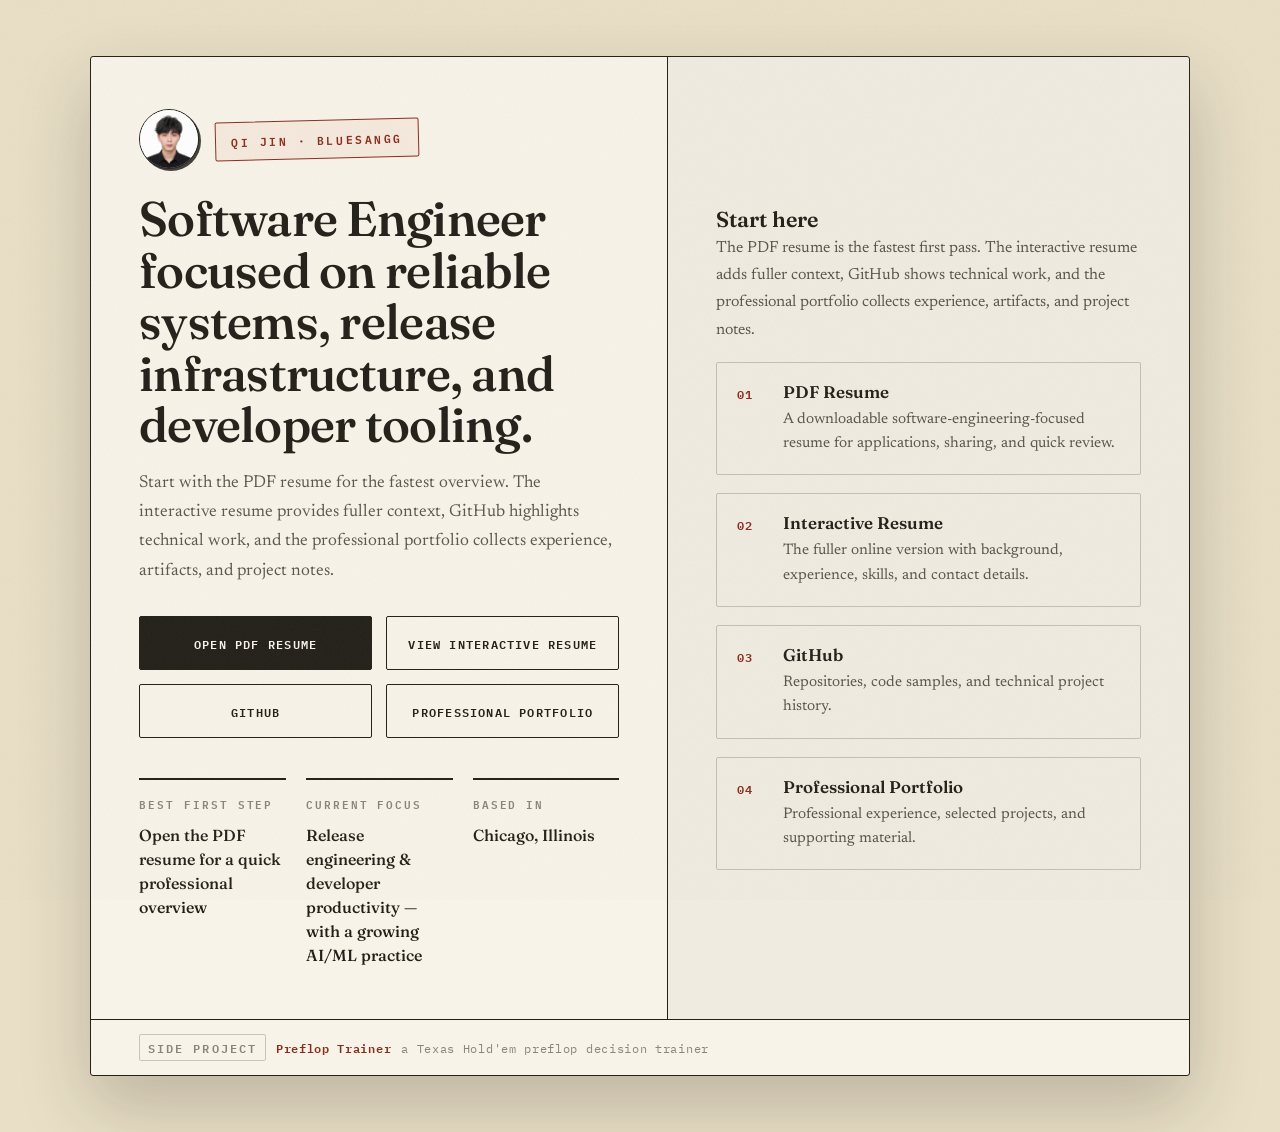
==== index.html @ 9975fd2a "Root site: portfolio description no longer mentions coursework" ====
<!DOCTYPE html>
<html lang="en">
<head>
  <meta charset="UTF-8">
  <meta name="viewport" content="width=device-width, initial-scale=1.0">
  <title>Qi Jin | Software Engineer</title>
  <link rel="preconnect" href="https://fonts.googleapis.com">
  <link rel="preconnect" href="https://fonts.gstatic.com" crossorigin>
  <link rel="preconnect" href="https://fonts.googleapis.com">
  <link rel="preconnect" href="https://fonts.gstatic.com" crossorigin>
  <link href="https://fonts.googleapis.com/css2?family=Fraunces:ital,opsz,wght@0,9..144,300..900;1,9..144,300..900&family=IBM+Plex+Mono:wght@400;500;600&family=Newsreader:ital,opsz,wght@0,6..72,400..600;1,6..72,400..600&display=swap" rel="stylesheet">
  <style>
:root {
  --paper: #f8f3e8;
  --paper-deep: #e9dfc6;
  --ink: #23201a;
  --ink-soft: rgba(35,32,26,.74);
  --ink-faint: rgba(35,32,26,.52);
  --line: rgba(35,32,26,.22);
  --accent: #b3402a;
  --accent-deep: #8a2d1c;
}
* { box-sizing: border-box; margin: 0; padding: 0; }
body {
  font-family: 'Newsreader', Georgia, 'Times New Roman', serif;
  color: var(--ink); background: var(--paper-deep);
  min-height: 100vh; display: flex; align-items: center; justify-content: center;
  padding: 56px 22px; font-size: 17px;
}
body::before {
  content: ""; position: fixed; inset: 0; z-index: 3000; pointer-events: none; opacity: .05;
  background-image: url("data:image/svg+xml,%3Csvg xmlns='http://www.w3.org/2000/svg' width='180' height='180'%3E%3Cfilter id='n'%3E%3CfeTurbulence type='fractalNoise' baseFrequency='0.85' numOctaves='2' stitchTiles='stitch'/%3E%3CfeColorMatrix type='saturate' values='0'/%3E%3C/filter%3E%3Crect width='100%25' height='100%25' filter='url(%23n)'/%3E%3C/svg%3E");
}
::selection { background: var(--accent); color: var(--paper); }
.shell {
  width: min(1100px, 100%); background: var(--paper);
  border: 1.5px solid var(--ink); border-radius: 3px;
  box-shadow: 0 30px 70px rgba(35,32,26,.22);
  overflow: hidden; position: relative; z-index: 1;
}
.grid { display: grid; grid-template-columns: 1.05fr 0.95fr; }
.hero, .panel { padding: 52px 48px; }
.eyebrow-wrap { display: flex; align-items: center; gap: 16px; margin-bottom: 24px; }
.hero-avatar {
  width: 60px; height: 60px; border-radius: 50%; object-fit: cover; object-position: center;
  border: 1.5px solid var(--ink); flex-shrink: 0; background: var(--paper-deep);
  box-shadow: 2px 2px 0 rgba(35,32,26,.85);
}
.eyebrow {
  display: inline-block; font-family: 'IBM Plex Mono', monospace;
  font-size: .72rem; font-weight: 600; letter-spacing: .22em; text-transform: uppercase;
  color: var(--accent-deep); border: 1.5px solid var(--accent-deep);
  padding: 9px 15px 8px; border-radius: 2px;
  transform: rotate(-1.4deg); background: rgba(179,64,42,.06);
}
h1 {
  font-family: 'Fraunces', Georgia, serif; font-weight: 560;
  font-size: clamp(2.1rem, 3.8vw, 3.2rem); line-height: 1.06; letter-spacing: -0.015em;
  margin-bottom: 18px; text-wrap: balance; max-width: 760px;
}
.subtitle { font-size: 1.08rem; line-height: 1.7; color: var(--ink-soft); max-width: 60ch; }
.cta-row { display: grid; grid-template-columns: repeat(2, minmax(0,1fr)); gap: 14px; margin-top: 30px; max-width: 640px; }
.btn {
  display: inline-flex; align-items: center; justify-content: center; text-decoration: none;
  font-family: 'IBM Plex Mono', monospace; font-size: .76rem; font-weight: 600;
  letter-spacing: .1em; text-transform: uppercase; text-align: center;
  padding: 16px 16px 15px; border-radius: 2px; border: 1.5px solid var(--ink); min-height: 54px;
  transition: background .16s ease, color .16s ease, box-shadow .16s ease;
}
.btn-accent { background: var(--ink); color: var(--paper); }
.btn-accent:hover { background: var(--accent); border-color: var(--accent-deep); color: #fff; box-shadow: 4px 4px 0 rgba(35,32,26,.85); }
.btn-primary, .btn-secondary { background: transparent; color: var(--ink); }
.btn-primary:hover, .btn-secondary:hover { background: var(--ink); color: var(--paper); box-shadow: 4px 4px 0 rgba(179,64,42,.55); }
.facts { display: grid; grid-template-columns: repeat(3, minmax(0,1fr)); gap: 20px; margin-top: 40px; }
.fact { border-top: 2px solid var(--ink); padding-top: 14px; }
.fact .label {
  font-family: 'IBM Plex Mono', monospace; font-size: .68rem; font-weight: 600;
  letter-spacing: .18em; text-transform: uppercase; color: var(--ink-faint); margin-bottom: 10px;
}
.fact .value { font-family: 'Fraunces', Georgia, serif; font-size: 1rem; font-weight: 500; line-height: 1.5; }
.panel {
  background: rgba(35,32,26,.035); border-left: 1.5px solid var(--ink);
  display: flex; flex-direction: column; justify-content: center; gap: 18px; counter-reset: ql;
}
.panel h2 { font-family: 'Fraunces', Georgia, serif; font-size: 1.35rem; font-weight: 600; margin-bottom: 2px; }
.panel p { color: var(--ink-soft); line-height: 1.7; font-size: 1rem; }
.quick-link {
  display: block; padding: 18px 20px 18px 66px; position: relative;
  text-decoration: none; color: var(--ink);
  border: 1px solid var(--line); border-radius: 2px; counter-increment: ql;
  transition: border-color .16s ease, background .16s ease;
}
.quick-link::before {
  content: counter(ql, decimal-leading-zero);
  position: absolute; left: 20px; top: 21px;
  font-family: 'IBM Plex Mono', monospace; font-size: .76rem; font-weight: 600;
  color: var(--accent-deep); letter-spacing: .08em;
}
.quick-link:hover { border-color: var(--ink); background: rgba(179,64,42,.05); }
.quick-link strong { display: block; font-family: 'Fraunces', Georgia, serif; font-size: 1.06rem; font-weight: 600; margin-bottom: 6px; }
.quick-link span { color: var(--ink-soft); font-size: .95rem; line-height: 1.6; }
.site-foot {
  border-top: 1.5px solid var(--ink);
  padding: 14px 48px;
  display: flex; align-items: baseline; gap: 10px; flex-wrap: wrap;
  font-family: 'IBM Plex Mono', monospace; font-size: .72rem; letter-spacing: .06em;
  color: var(--ink-faint);
}
.site-foot .tag {
  font-weight: 600; text-transform: uppercase; letter-spacing: .18em;
  border: 1px solid var(--line); border-radius: 2px; padding: 3px 8px 2px;
}
.site-foot a { color: var(--accent-deep); font-weight: 600; text-decoration: none; }
.site-foot a:hover { text-decoration: underline; }
@media (max-width: 880px) {

  .grid { grid-template-columns: 1fr; }
  .panel { border-left: none; border-top: 1.5px solid var(--ink); }
  .hero, .panel { padding: 36px 26px; }
  .facts { grid-template-columns: 1fr; gap: 18px; }
  .cta-row { grid-template-columns: 1fr; max-width: 100%; }
  body { padding: 40px 14px; }
  .site-foot { padding: 12px 26px; }
}
</style>
</head>
<body>
  <main class="shell">
    <div class="grid">
      <section class="hero">
        <div class="eyebrow-wrap">
          <img class="hero-avatar" src="/images/profile/qi-jin-avatar.jpg" alt="Portrait of Qi Jin" />
          <div class="eyebrow">Qi Jin · BlueSaNGG</div>
        </div>
        <h1>Software Engineer focused on reliable systems, release infrastructure, and developer tooling.</h1>
        <p class="subtitle">
          Start with the PDF resume for the fastest overview. The interactive resume provides fuller context, GitHub highlights technical work, and the professional portfolio collects experience, artifacts, and project notes.
        </p>

        <div class="cta-row">
          <a class="btn btn-accent" href="/resume/QiJin_Resume.pdf" target="_blank" rel="noopener">Open PDF Resume</a>
          <a class="btn btn-primary" href="/interactive-resume.html">View Interactive Resume</a>
          <a class="btn btn-secondary" href="https://github.com/BlueSaNGG" target="_blank" rel="noopener">GitHub</a>
          <a class="btn btn-secondary" href="/CV/ml-portfolio.html">Professional Portfolio</a>
        </div>

        <div class="facts">
          <div class="fact">
            <div class="label">Best First Step</div>
            <div class="value">Open the PDF resume for a quick professional overview</div>
          </div>
          <div class="fact">
            <div class="label">Current Focus</div>
            <div class="value">Release engineering &amp; developer productivity — with a growing AI/ML practice</div>
          </div>
          <div class="fact">
            <div class="label">Based In</div>
            <div class="value">Chicago, Illinois</div>
          </div>
        </div>
      </section>

      <aside class="panel">
        <div>
          <h2>Start here</h2>
          <p>The PDF resume is the fastest first pass. The interactive resume adds fuller context, GitHub shows technical work, and the professional portfolio collects experience, artifacts, and project notes.</p>
        </div>

        <a class="quick-link" href="/resume/QiJin_Resume.pdf" target="_blank" rel="noopener">
          <strong>PDF Resume</strong>
          <span>A downloadable software-engineering-focused resume for applications, sharing, and quick review.</span>
        </a>

        <a class="quick-link" href="/interactive-resume.html">
          <strong>Interactive Resume</strong>
          <span>The fuller online version with background, experience, skills, and contact details.</span>
        </a>

        <a class="quick-link" href="https://github.com/BlueSaNGG" target="_blank" rel="noopener">
          <strong>GitHub</strong>
          <span>Repositories, code samples, and technical project history.</span>
        </a>

        <a class="quick-link" href="/CV/ml-portfolio.html">
          <strong>Professional Portfolio</strong>
          <span>Professional experience, selected projects, and supporting material.</span>
        </a>
      </aside>
    </div>
    <footer class="site-foot">
      <span class="tag">Side project</span>
      <a href="https://bluesangg.github.io/preflop-trainer/" target="_blank" rel="noopener">Preflop Trainer</a>
      <span>a Texas Hold'em preflop decision trainer</span>
    </footer>
  </main>
</body>
</html>
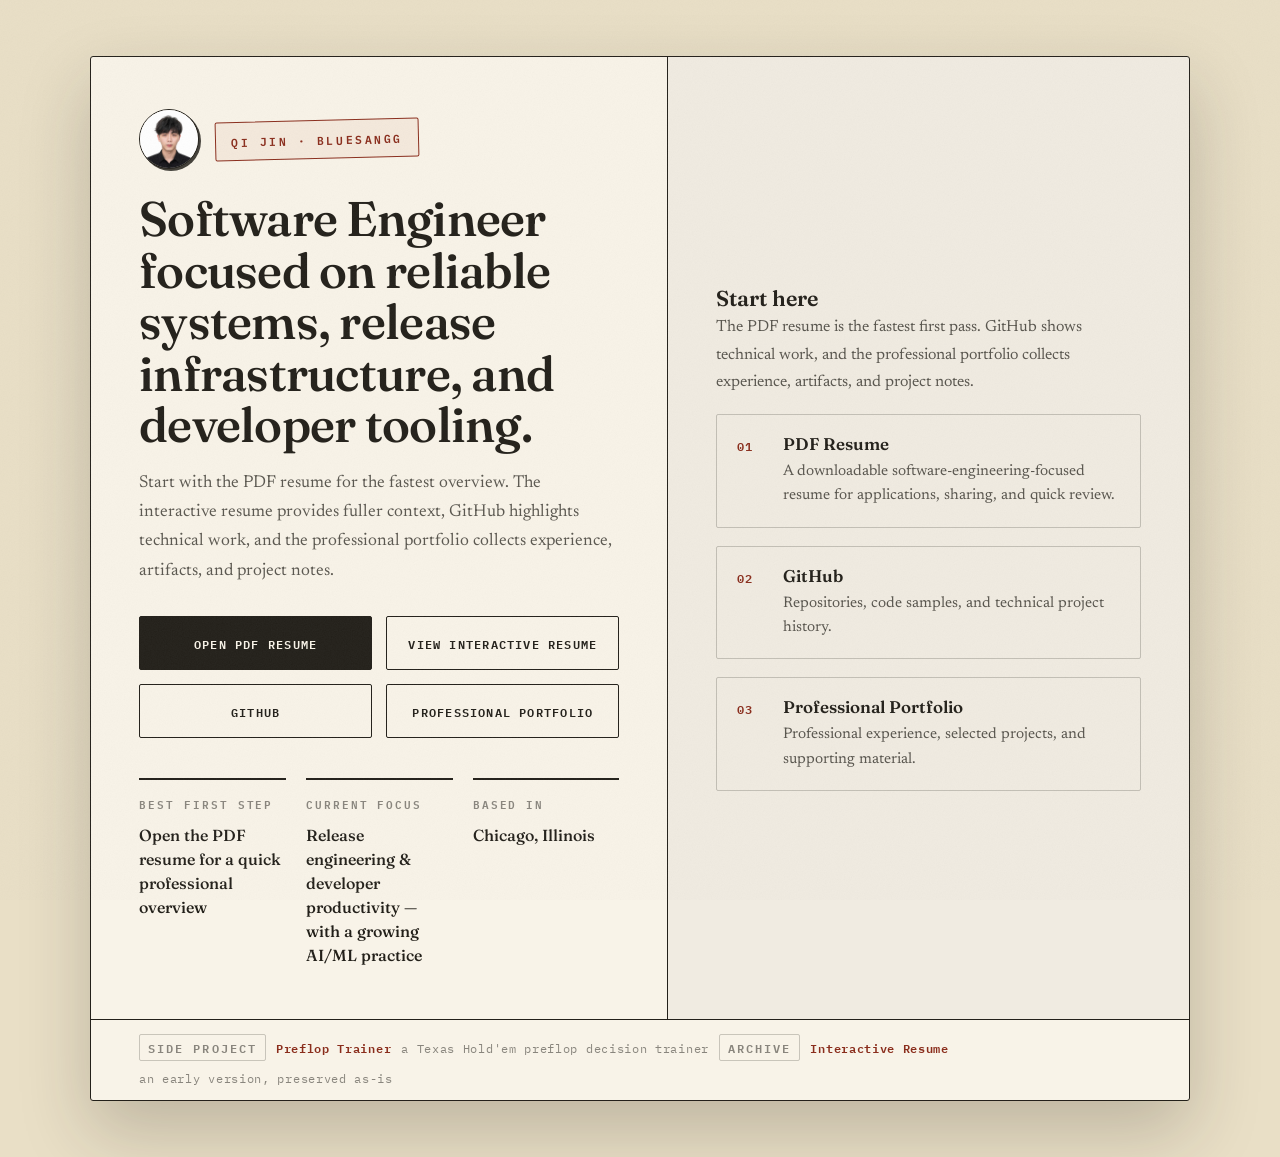
==== commit 041f9656: "Move Interactive Resume from Start here to footer archive line" ====
--- a/index.html
+++ b/index.html
@@ -163,17 +163,12 @@
       <aside class="panel">
         <div>
           <h2>Start here</h2>
-          <p>The PDF resume is the fastest first pass. The interactive resume adds fuller context, GitHub shows technical work, and the professional portfolio collects experience, artifacts, and project notes.</p>
+          <p>The PDF resume is the fastest first pass. GitHub shows technical work, and the professional portfolio collects experience, artifacts, and project notes.</p>
         </div>
 
         <a class="quick-link" href="/resume/QiJin_Resume.pdf" target="_blank" rel="noopener">
           <strong>PDF Resume</strong>
           <span>A downloadable software-engineering-focused resume for applications, sharing, and quick review.</span>
-        </a>
-
-        <a class="quick-link" href="/interactive-resume.html">
-          <strong>Interactive Resume</strong>
-          <span>The fuller online version with background, experience, skills, and contact details.</span>
         </a>
 
         <a class="quick-link" href="https://github.com/BlueSaNGG" target="_blank" rel="noopener">
@@ -191,6 +186,9 @@
       <span class="tag">Side project</span>
       <a href="https://bluesangg.github.io/preflop-trainer/" target="_blank" rel="noopener">Preflop Trainer</a>
       <span>a Texas Hold'em preflop decision trainer</span>
+      <span class="tag">Archive</span>
+      <a href="/interactive-resume.html">Interactive Resume</a>
+      <span>an early version, preserved as-is</span>
     </footer>
   </main>
 </body>
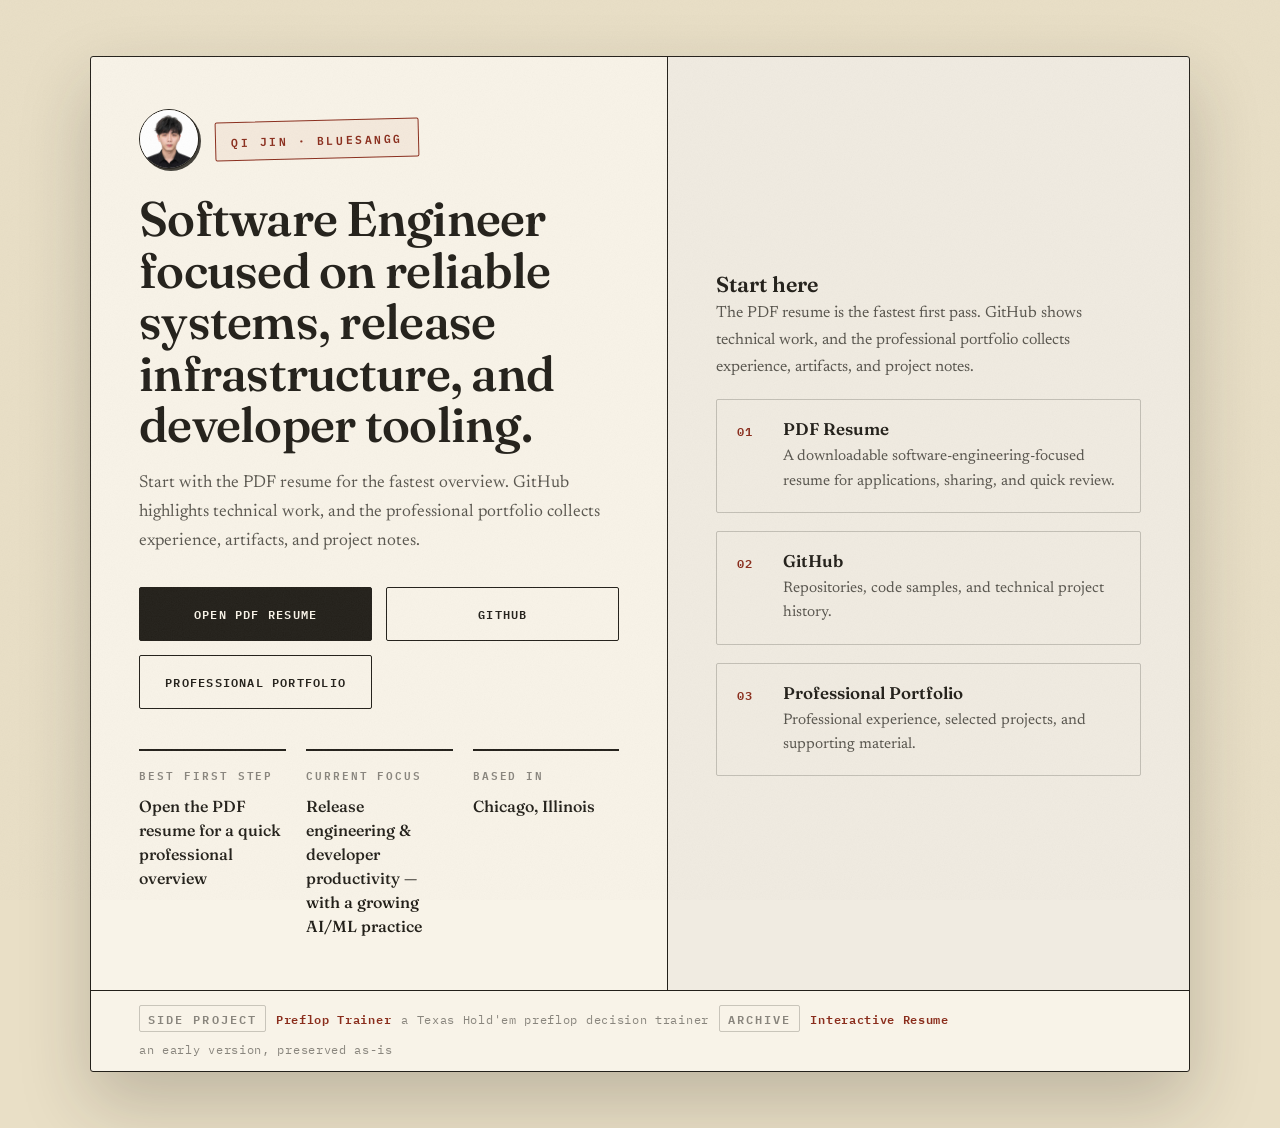
==== commit f77c9c26: "Remove Interactive Resume from hero CTA row and subtitle" ====
--- a/index.html
+++ b/index.html
@@ -134,12 +134,11 @@
         </div>
         <h1>Software Engineer focused on reliable systems, release infrastructure, and developer tooling.</h1>
         <p class="subtitle">
-          Start with the PDF resume for the fastest overview. The interactive resume provides fuller context, GitHub highlights technical work, and the professional portfolio collects experience, artifacts, and project notes.
+          Start with the PDF resume for the fastest overview. GitHub highlights technical work, and the professional portfolio collects experience, artifacts, and project notes.
         </p>
 
         <div class="cta-row">
           <a class="btn btn-accent" href="/resume/QiJin_Resume.pdf" target="_blank" rel="noopener">Open PDF Resume</a>
-          <a class="btn btn-primary" href="/interactive-resume.html">View Interactive Resume</a>
           <a class="btn btn-secondary" href="https://github.com/BlueSaNGG" target="_blank" rel="noopener">GitHub</a>
           <a class="btn btn-secondary" href="/CV/ml-portfolio.html">Professional Portfolio</a>
         </div>
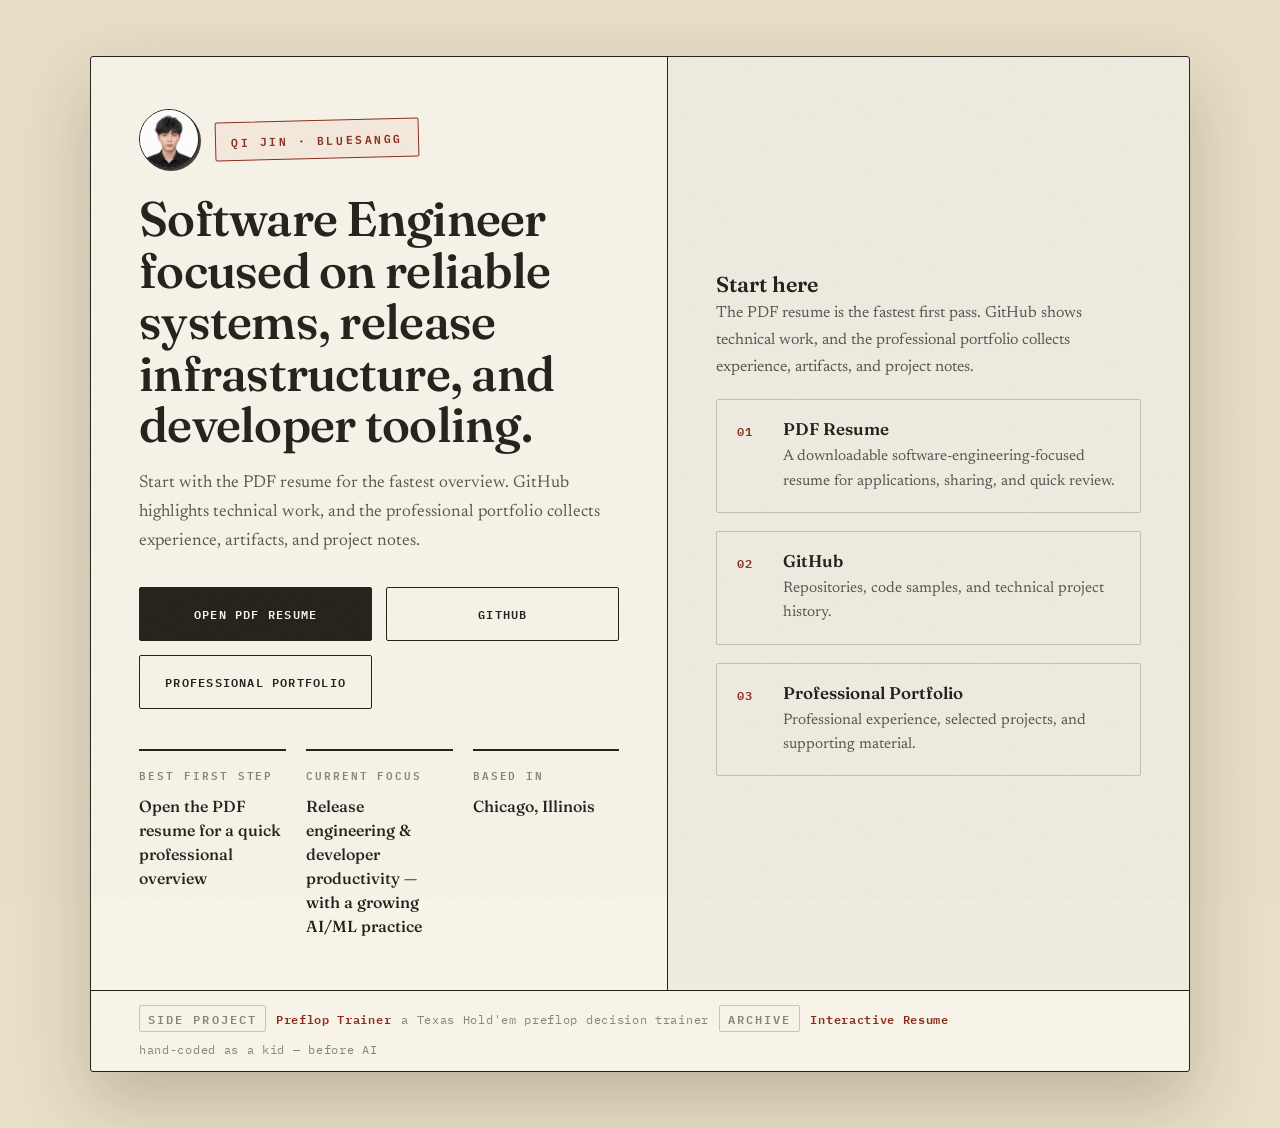
==== commit 7b7e8647: "Footer archive line: hand-coded as a kid — before AI" ====
--- a/index.html
+++ b/index.html
@@ -187,7 +187,7 @@
       <span>a Texas Hold'em preflop decision trainer</span>
       <span class="tag">Archive</span>
       <a href="/interactive-resume.html">Interactive Resume</a>
-      <span>an early version, preserved as-is</span>
+      <span>hand-coded as a kid — before AI</span>
     </footer>
   </main>
 </body>
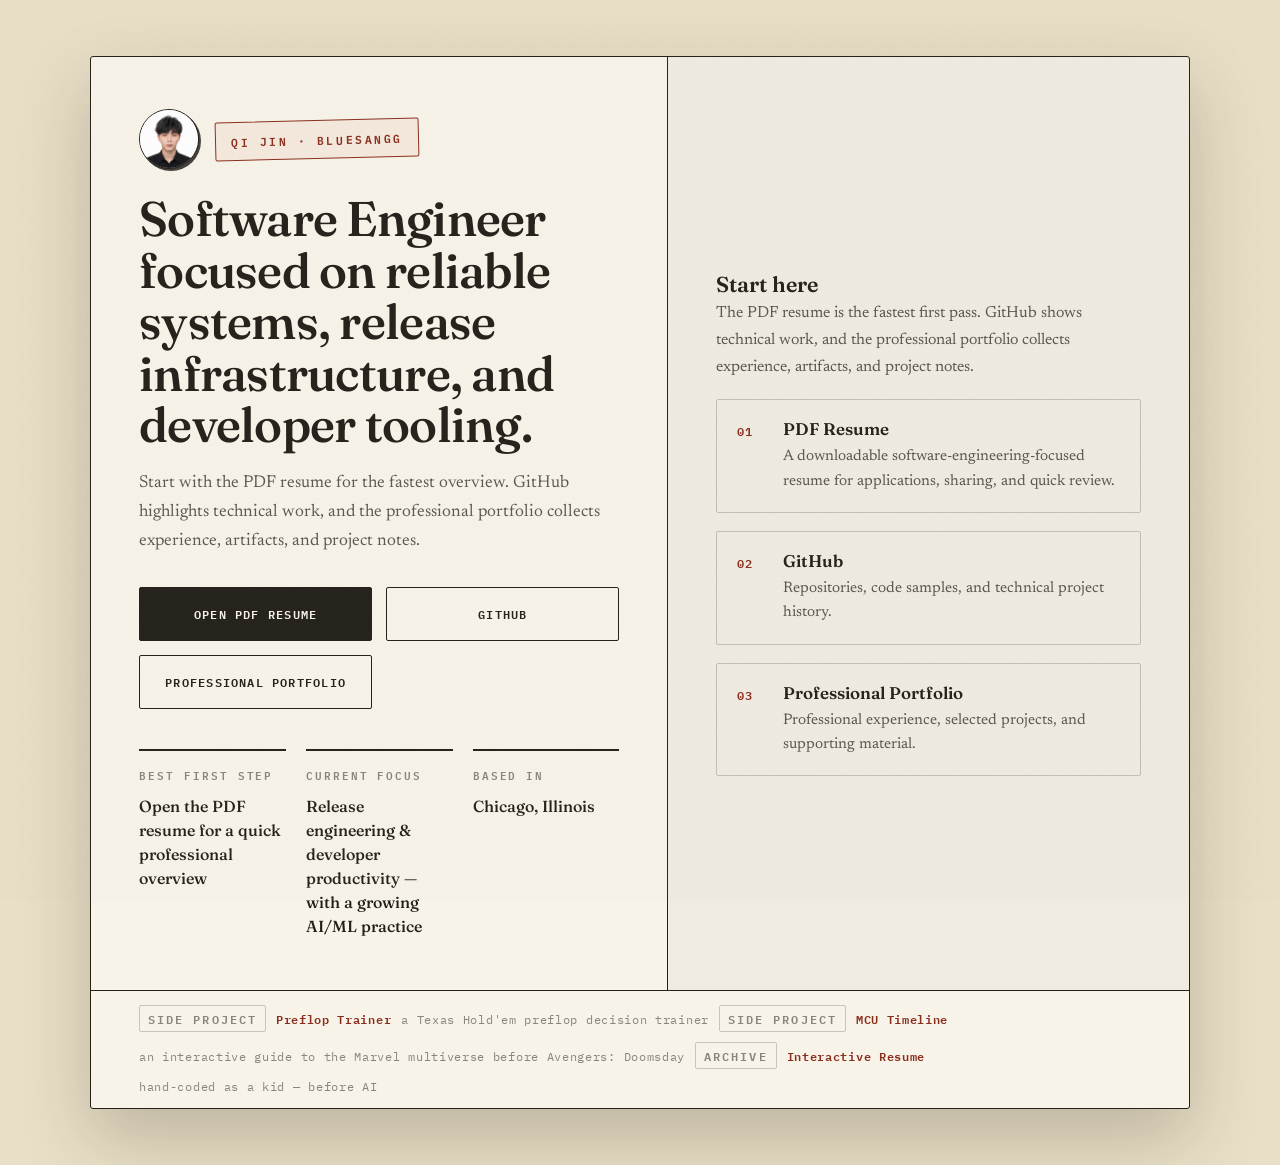
==== commit cb6c663d: "Add MCU Timeline to side projects" ====
--- a/index.html
+++ b/index.html
@@ -185,6 +185,9 @@
       <span class="tag">Side project</span>
       <a href="https://bluesangg.github.io/preflop-trainer/" target="_blank" rel="noopener">Preflop Trainer</a>
       <span>a Texas Hold'em preflop decision trainer</span>
+      <span class="tag">Side project</span>
+      <a href="https://bluesangg.github.io/mcu-timeline/" target="_blank" rel="noopener">MCU Timeline</a>
+      <span>an interactive guide to the Marvel multiverse before Avengers: Doomsday</span>
       <span class="tag">Archive</span>
       <a href="/interactive-resume.html">Interactive Resume</a>
       <span>hand-coded as a kid — before AI</span>
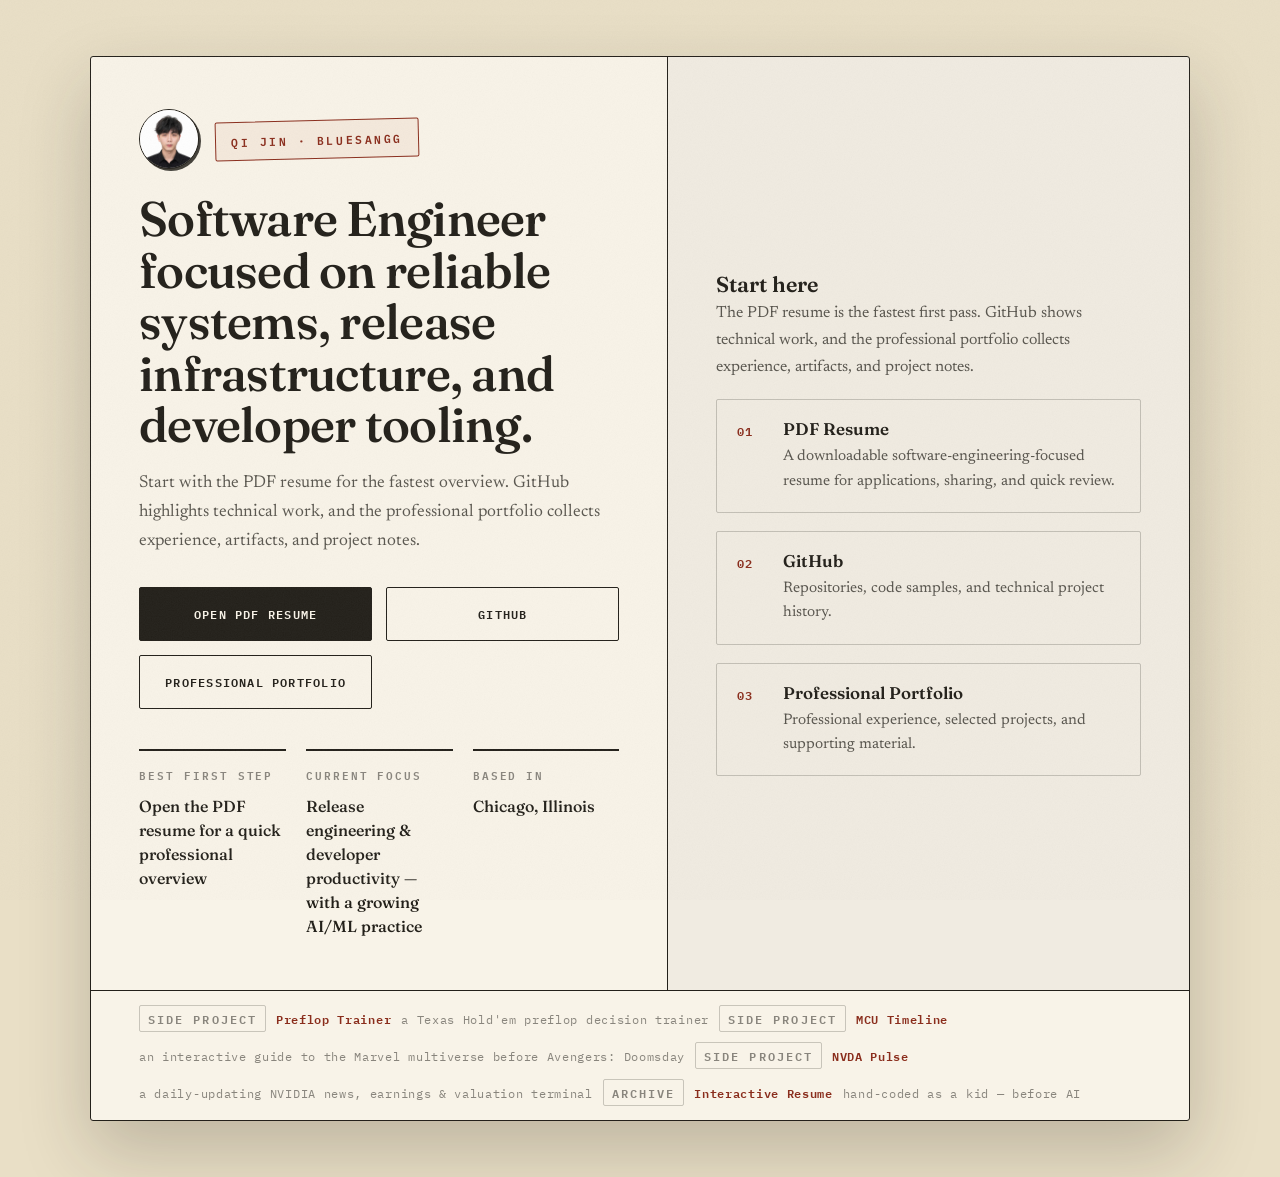
==== commit bd767fe5: "Add NVDA Pulse to side projects footer" ====
--- a/index.html
+++ b/index.html
@@ -188,6 +188,9 @@
       <span class="tag">Side project</span>
       <a href="https://bluesangg.github.io/mcu-timeline/" target="_blank" rel="noopener">MCU Timeline</a>
       <span>an interactive guide to the Marvel multiverse before Avengers: Doomsday</span>
+      <span class="tag">Side project</span>
+      <a href="https://bluesangg.github.io/nvda-news/" target="_blank" rel="noopener">NVDA Pulse</a>
+      <span>a daily-updating NVIDIA news, earnings &amp; valuation terminal</span>
       <span class="tag">Archive</span>
       <a href="/interactive-resume.html">Interactive Resume</a>
       <span>hand-coded as a kid — before AI</span>
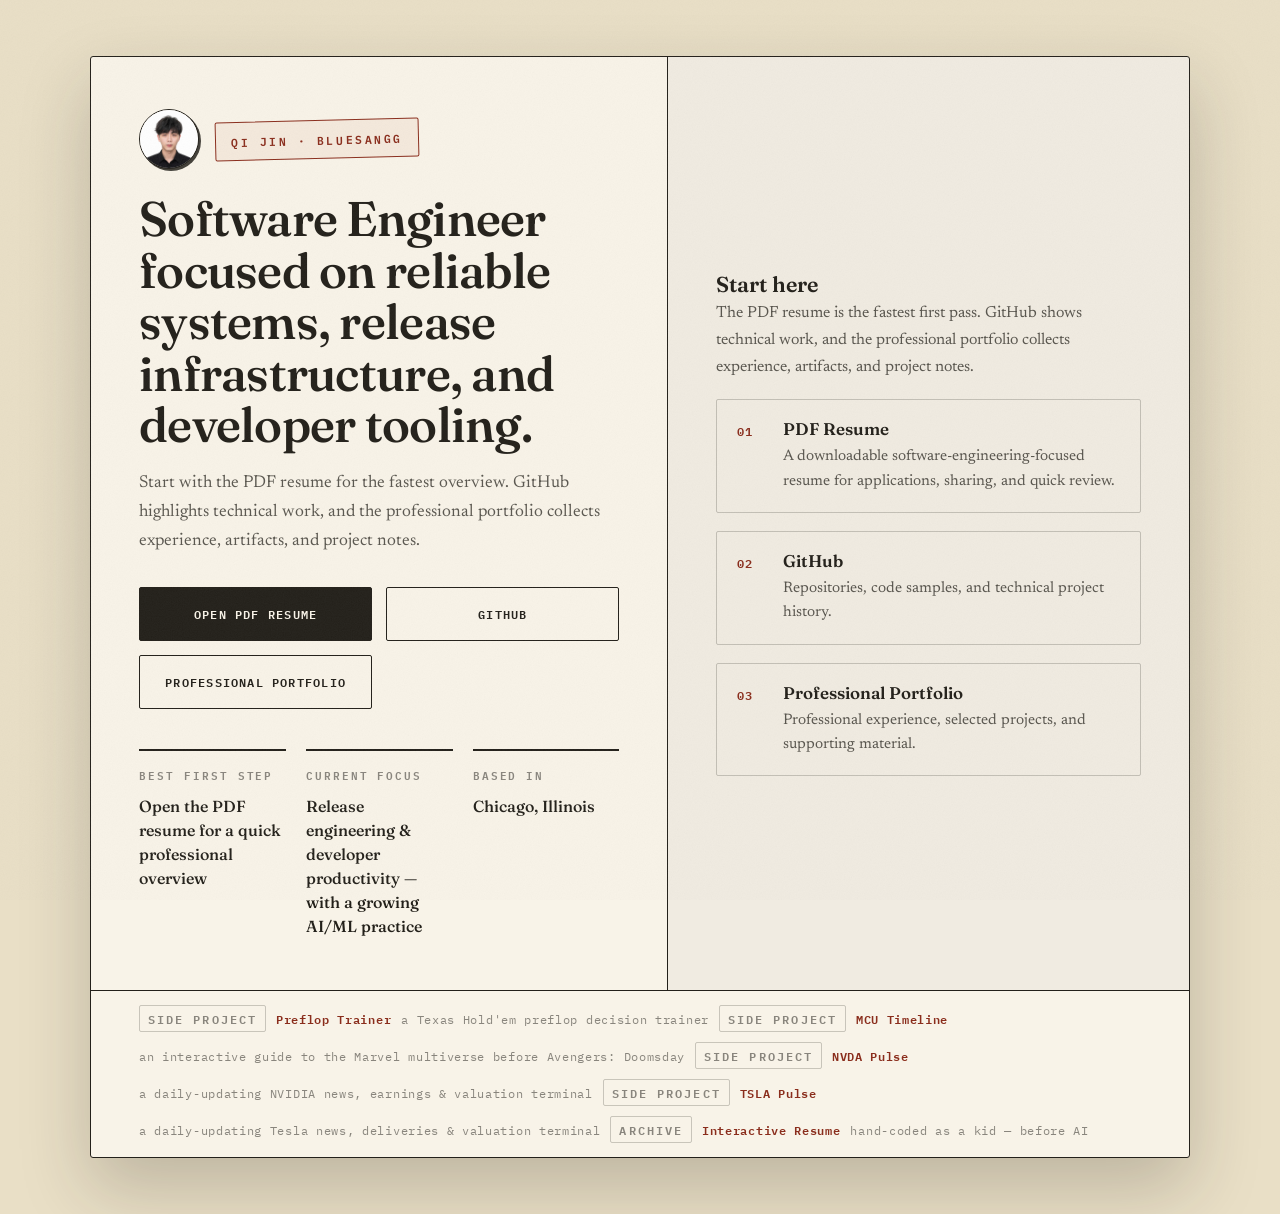
==== commit 6468ae5b: "add TSLA Pulse to homepage footer" ====
--- a/index.html
+++ b/index.html
@@ -191,6 +191,9 @@
       <span class="tag">Side project</span>
       <a href="https://bluesangg.github.io/nvda-news/" target="_blank" rel="noopener">NVDA Pulse</a>
       <span>a daily-updating NVIDIA news, earnings &amp; valuation terminal</span>
+      <span class="tag">Side project</span>
+      <a href="https://bluesangg.github.io/tsla-news/" target="_blank" rel="noopener">TSLA Pulse</a>
+      <span>a daily-updating Tesla news, deliveries &amp; valuation terminal</span>
       <span class="tag">Archive</span>
       <a href="/interactive-resume.html">Interactive Resume</a>
       <span>hand-coded as a kid — before AI</span>
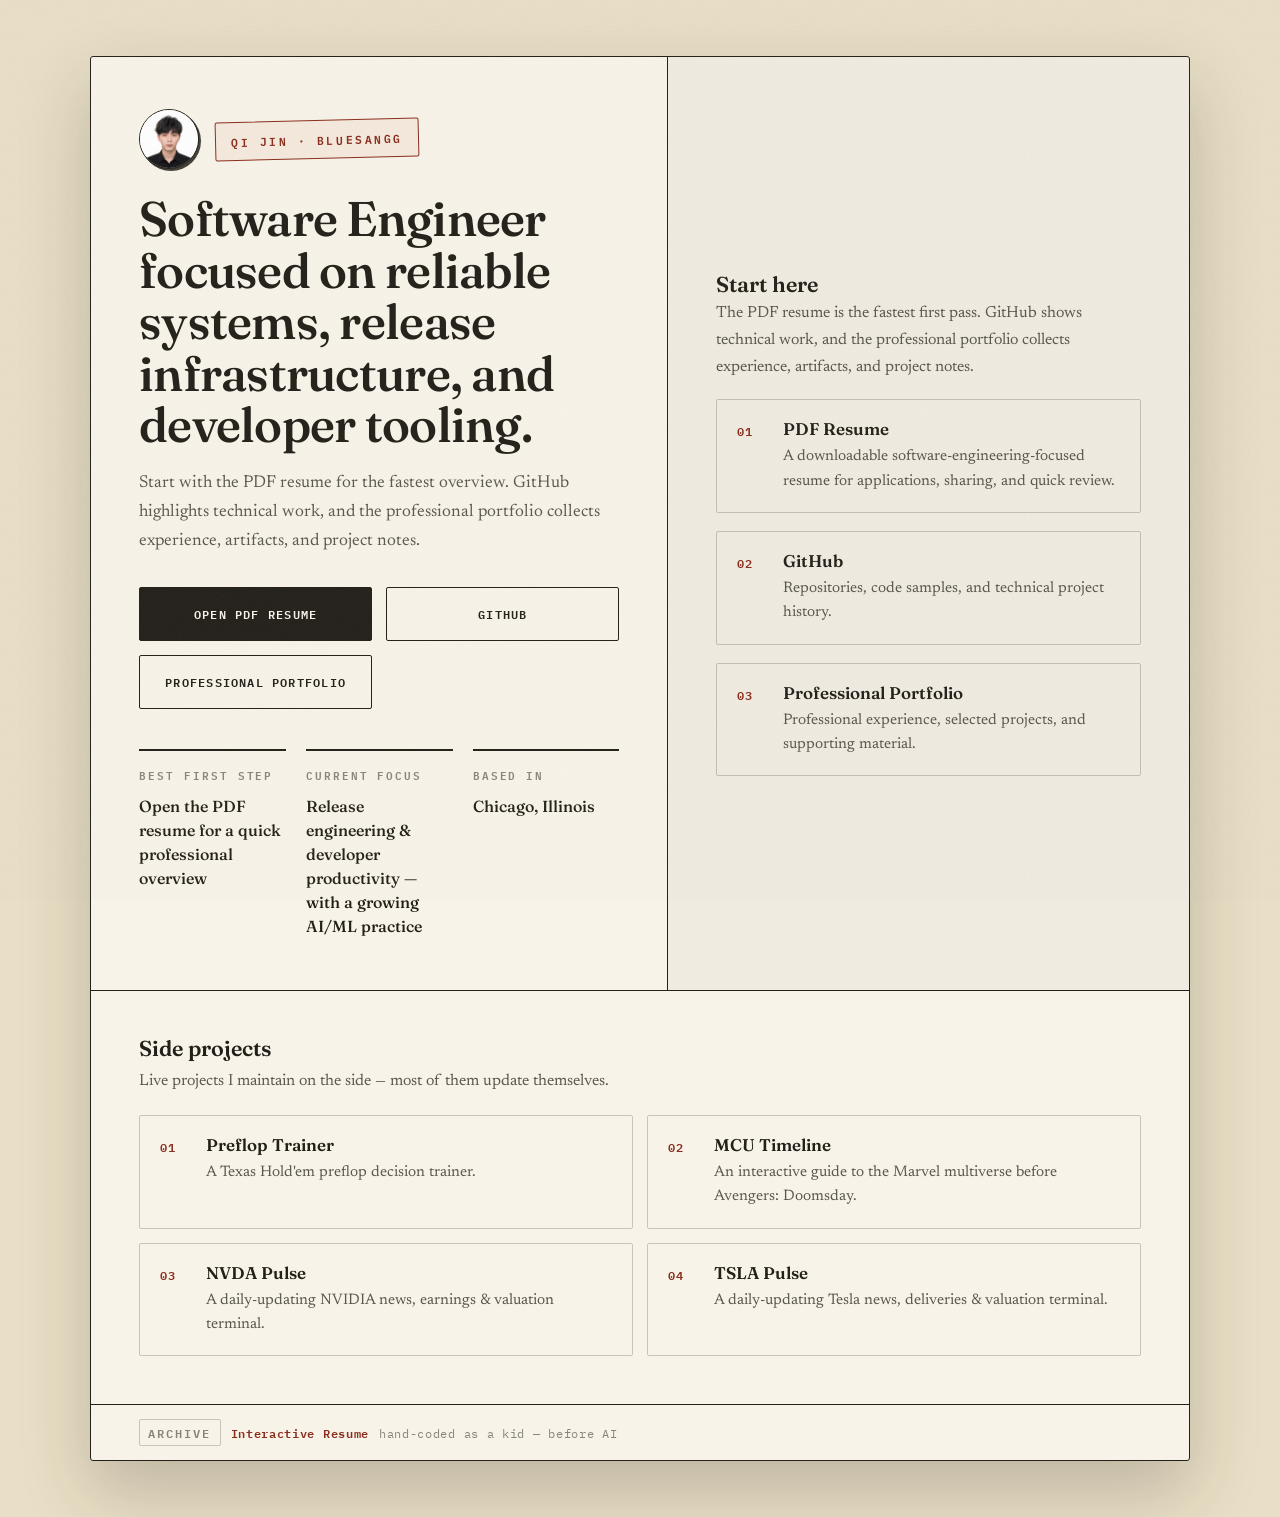
==== commit 393f9bc2: "consolidate side projects into a dedicated section" ====
--- a/index.html
+++ b/index.html
@@ -99,6 +99,10 @@
 .quick-link:hover { border-color: var(--ink); background: rgba(179,64,42,.05); }
 .quick-link strong { display: block; font-family: 'Fraunces', Georgia, serif; font-size: 1.06rem; font-weight: 600; margin-bottom: 6px; }
 .quick-link span { color: var(--ink-soft); font-size: .95rem; line-height: 1.6; }
+.projects { border-top: 1.5px solid var(--ink); padding: 44px 48px 48px; }
+.projects h2 { font-family: 'Fraunces', Georgia, serif; font-size: 1.35rem; font-weight: 600; margin-bottom: 6px; }
+.projects .proj-sub { color: var(--ink-soft); line-height: 1.7; font-size: 1rem; margin-bottom: 20px; max-width: 70ch; }
+.proj-grid { display: grid; grid-template-columns: 1fr 1fr; gap: 14px; counter-reset: ql; }
 .site-foot {
   border-top: 1.5px solid var(--ink);
   padding: 14px 48px;
@@ -121,6 +125,8 @@
   .cta-row { grid-template-columns: 1fr; max-width: 100%; }
   body { padding: 40px 14px; }
   .site-foot { padding: 12px 26px; }
+  .projects { padding: 32px 26px; }
+  .proj-grid { grid-template-columns: 1fr; }
 }
 </style>
 </head>
@@ -181,19 +187,29 @@
         </a>
       </aside>
     </div>
+    <section class="projects">
+      <h2>Side projects</h2>
+      <p class="proj-sub">Live projects I maintain on the side — most of them update themselves.</p>
+      <div class="proj-grid">
+        <a class="quick-link" href="https://bluesangg.github.io/preflop-trainer/" target="_blank" rel="noopener">
+          <strong>Preflop Trainer</strong>
+          <span>A Texas Hold'em preflop decision trainer.</span>
+        </a>
+        <a class="quick-link" href="https://bluesangg.github.io/mcu-timeline/" target="_blank" rel="noopener">
+          <strong>MCU Timeline</strong>
+          <span>An interactive guide to the Marvel multiverse before Avengers: Doomsday.</span>
+        </a>
+        <a class="quick-link" href="https://bluesangg.github.io/nvda-news/" target="_blank" rel="noopener">
+          <strong>NVDA Pulse</strong>
+          <span>A daily-updating NVIDIA news, earnings &amp; valuation terminal.</span>
+        </a>
+        <a class="quick-link" href="https://bluesangg.github.io/tsla-news/" target="_blank" rel="noopener">
+          <strong>TSLA Pulse</strong>
+          <span>A daily-updating Tesla news, deliveries &amp; valuation terminal.</span>
+        </a>
+      </div>
+    </section>
     <footer class="site-foot">
-      <span class="tag">Side project</span>
-      <a href="https://bluesangg.github.io/preflop-trainer/" target="_blank" rel="noopener">Preflop Trainer</a>
-      <span>a Texas Hold'em preflop decision trainer</span>
-      <span class="tag">Side project</span>
-      <a href="https://bluesangg.github.io/mcu-timeline/" target="_blank" rel="noopener">MCU Timeline</a>
-      <span>an interactive guide to the Marvel multiverse before Avengers: Doomsday</span>
-      <span class="tag">Side project</span>
-      <a href="https://bluesangg.github.io/nvda-news/" target="_blank" rel="noopener">NVDA Pulse</a>
-      <span>a daily-updating NVIDIA news, earnings &amp; valuation terminal</span>
-      <span class="tag">Side project</span>
-      <a href="https://bluesangg.github.io/tsla-news/" target="_blank" rel="noopener">TSLA Pulse</a>
-      <span>a daily-updating Tesla news, deliveries &amp; valuation terminal</span>
       <span class="tag">Archive</span>
       <a href="/interactive-resume.html">Interactive Resume</a>
       <span>hand-coded as a kid — before AI</span>
